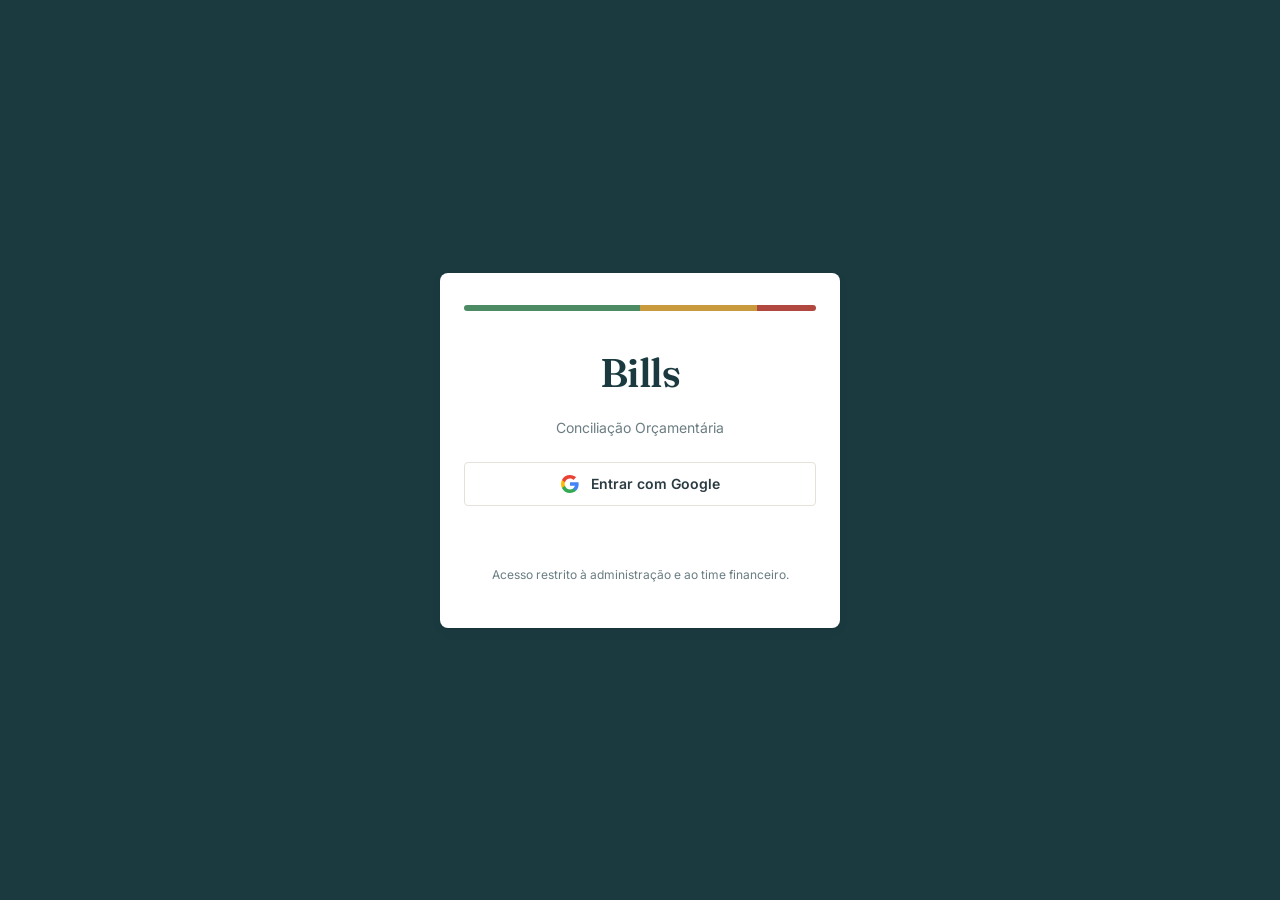
==== index.html @ a25099ee "Update label for Protocolo Movidesk input" ====
<!DOCTYPE html>
<html lang="pt-BR">
<head>
  <meta charset="UTF-8" />
  <meta name="viewport" content="width=device-width, initial-scale=1.0" />
  <title>Bills · Conciliação Orçamentária</title>
  <meta name="description" content="Bills — controle e conciliação orçamentária, sem planilha e sem custo" />
  <link rel="manifest" href="./manifest.json" />
  <meta name="theme-color" content="#1B3A3F" />

  <link rel="preconnect" href="https://fonts.googleapis.com" />
  <link rel="preconnect" href="https://fonts.gstatic.com" crossorigin />
  <link href="https://fonts.googleapis.com/css2?family=Fraunces:wght@500;600&family=Inter:wght@400;500;600&family=IBM+Plex+Mono:wght@500&display=swap" rel="stylesheet" />

  <link rel="stylesheet" href="./css/tokens.css" />
  <link rel="stylesheet" href="./css/layout.css" />
  <link rel="stylesheet" href="./css/formularios.css" />
  <link rel="stylesheet" href="./css/dashboard.css" />
</head>
<body>

  <!-- ===================== TELA DE LOGIN ===================== -->
  <div id="tela-login">
    <div class="login-card">
      <div class="login-indice-barra" aria-hidden="true">
        <span class="ok"></span><span class="ok"></span><span class="ok"></span>
        <span class="alerta"></span><span class="alerta"></span>
        <span class="divergencia"></span>
      </div>

      <h1 class="login-marca">Bills</h1>
      <p class="login-subtitulo">Conciliação Orçamentária</p>

      <button id="botao-entrar-google" class="botao-google">
        <svg width="18" height="18" viewBox="0 0 18 18" xmlns="http://www.w3.org/2000/svg">
          <path fill="#4285F4" d="M17.64 9.2c0-.64-.06-1.25-.16-1.84H9v3.48h4.84a4.14 4.14 0 0 1-1.8 2.72v2.26h2.9c1.7-1.57 2.7-3.88 2.7-6.62z"/>
          <path fill="#34A853" d="M9 18c2.43 0 4.47-.8 5.96-2.18l-2.9-2.26c-.8.54-1.84.86-3.06.86-2.35 0-4.34-1.59-5.05-3.72H.96v2.33A9 9 0 0 0 9 18z"/>
          <path fill="#FBBC05" d="M3.95 10.7A5.4 5.4 0 0 1 3.67 9c0-.59.1-1.17.28-1.7V4.97H.96A9 9 0 0 0 0 9c0 1.45.35 2.83.96 4.03l2.99-2.33z"/>
          <path fill="#EA4335" d="M9 3.58c1.32 0 2.5.45 3.44 1.35l2.58-2.58C13.46.89 11.43 0 9 0A9 9 0 0 0 .96 4.97l2.99 2.33C4.66 5.17 6.65 3.58 9 3.58z"/>
        </svg>
        Entrar com Google
      </button>

      <p class="login-erro" id="login-erro" role="alert"></p>
      <p class="login-rodape">Acesso restrito à administração e ao time financeiro.</p>
    </div>
  </div>

  <!-- ===================== APP SHELL (pós-login) ===================== -->
  <div id="app-shell">
    <aside class="sidebar">
      <div class="sidebar-topo">
        <div class="sidebar-marca">Bills</div>
        <button id="sidebar-toggle" class="sidebar-toggle" title="Recolher menu" aria-label="Recolher menu">
          <svg viewBox="0 0 24 24" fill="none" stroke="currentColor" stroke-width="2" stroke-linecap="round"><path d="M15 6l-6 6 6 6"/></svg>
        </button>
      </div>

      <ul class="sidebar-nav" id="sidebar-nav">
        <li><a href="#dashboard" data-secao="dashboard" class="ativo" title="Painel">
          <span class="icone"><svg viewBox="0 0 24 24" fill="none" stroke="currentColor" stroke-width="1.8"><rect x="3" y="3" width="7" height="7" rx="1"/><rect x="14" y="3" width="7" height="7" rx="1"/><rect x="3" y="14" width="7" height="7" rx="1"/><rect x="14" y="14" width="7" height="7" rx="1"/></svg></span>
          <span class="texto">Painel</span>
        </a></li>
        <li><a href="#terceiros" data-secao="terceiros" title="Centros de Terceiros">
          <span class="icone"><svg viewBox="0 0 24 24" fill="none" stroke="currentColor" stroke-width="1.8"><circle cx="9" cy="7" r="4"/><path d="M17 11a4 4 0 1 0-4-4"/><path d="M1 21v-2a4 4 0 0 1 4-4h8a4 4 0 0 1 4 4v2"/><path d="M17 21v-2a4 4 0 0 0-3-3.87"/></svg></span>
          <span class="texto">Centros de Terceiros</span>
        </a></li>
        <li><a href="#lancamento" data-secao="lancamento" title="Novo lançamento">
          <span class="icone"><svg viewBox="0 0 24 24" fill="none" stroke="currentColor" stroke-width="1.8"><circle cx="12" cy="12" r="9"/><path d="M12 8v8M8 12h8"/></svg></span>
          <span class="texto">Novo lançamento</span>
        </a></li>
        <li><a href="#ordens-pagamento" data-secao="ordens-pagamento" title="Ordens de pagamento">
          <span class="icone"><svg viewBox="0 0 24 24" fill="none" stroke="currentColor" stroke-width="1.8"><rect x="2" y="5" width="20" height="14" rx="2"/><path d="M2 10h20"/></svg></span>
          <span class="texto">Ordens de pagamento</span>
        </a></li>
        <li><a href="#orcamento" data-secao="orcamento" title="Orçamento & contas">
          <span class="icone"><svg viewBox="0 0 24 24" fill="none" stroke="currentColor" stroke-width="1.8"><path d="M4 21v-7M4 10V3M12 21v-9M12 8V3M20 21v-5M20 12V3"/><path d="M1 14h6M9 8h6M17 16h6"/></svg></span>
          <span class="texto">Orçamento &amp; contas</span>
        </a></li>
        <li><a href="#relatorios" data-secao="relatorios" title="Relatórios">
          <span class="icone"><svg viewBox="0 0 24 24" fill="none" stroke="currentColor" stroke-width="1.8"><path d="M14 3H6a2 2 0 0 0-2 2v14a2 2 0 0 0 2 2h12a2 2 0 0 0 2-2V9z"/><path d="M14 3v6h6"/><path d="M8 13h8M8 17h8"/></svg></span>
          <span class="texto">Relatórios</span>
        </a></li>
        <li><a href="#usuarios" data-secao="usuarios" title="Usuários & Permissões">
          <span class="icone"><svg viewBox="0 0 24 24" fill="none" stroke="currentColor" stroke-width="1.8"><path d="M16 21v-2a4 4 0 0 0-4-4H6a4 4 0 0 0-4 4v2"/><circle cx="9" cy="7" r="4"/><path d="M22 21v-2a4 4 0 0 0-3-3.87"/><path d="M16 3.13a4 4 0 0 1 0 7.75"/></svg></span>
          <span class="texto">Usuários &amp; Permissões</span>
        </a></li>
      </ul>

      <div class="sidebar-usuario">
        <img id="usuario-foto" src="" alt="" style="display:none" />
        <span class="texto" id="usuario-nome">—</span>
        <button class="texto" id="botao-sair" title="Sair">Sair</button>
      </div>
    </aside>

    <main class="conteudo-principal">

      <!-- ===== Aba: Painel (placeholder até construirmos o dashboard) ===== -->
      <section id="secao-dashboard" class="secao-conteudo">
        <header><h2>Painel de Conciliação</h2></header>
        <div id="dashboard-conteudo">
          <p class="preview-vazio">Carregando...</p>
        </div>
      </section>

      <!-- ===== Aba: Centros de Terceiros ===== -->
      <section id="secao-terceiros" class="secao-conteudo" hidden>
        <header><h2>Centros de Terceiros</h2></header>
        <p style="color: var(--ink-400); font-size: var(--text-sm); margin-bottom: var(--space-4); margin-top: calc(-1 * var(--space-4))">
          Centros de Custo que você processa o pagamento, mas cuja gestão orçamentária é de outra pessoa/área.
        </p>
        <div id="terceiros-conteudo">
          <p class="preview-vazio">Carregando...</p>
        </div>
      </section>

      <!-- ===== Aba: Novo Lançamento ===== -->
      <section id="secao-lancamento" class="secao-conteudo" hidden>
        <header><h2>Novo Lançamento</h2></header>

        <div class="relatorio-abas">
          <button type="button" class="botao-relatorio ativo" data-modo-lancamento="unico">Lançamento único</button>
          <button type="button" class="botao-relatorio" data-modo-lancamento="rateio">Rateio entre Centros de Custo</button>
        </div>

        <div id="lancamento-modo-unico">
        <div class="grid-lancamento">
          <form id="form-lancamento" class="cartao-form" autocomplete="off">
            <div class="campo">
              <label for="campo-centro-custo">Centro de Custo</label>
              <select id="campo-centro-custo" required>
                <option value="">Carregando...</option>
              </select>
            </div>

            <div class="campo">
              <label for="campo-tipo-lancamento">Tipo de Lançamento</label>
              <select id="campo-tipo-lancamento" required>
                <option value="">Selecione</option>
                <option value="recorrente">Recorrente (mensalidade)</option>
                <option value="avulso">Avulso (reparo, contratação, consultoria)</option>
              </select>
            </div>

            <div class="campo">
              <label for="campo-conta-contabil">Conta Contábil</label>
              <select id="campo-conta-contabil" required disabled>
                <option value="">Selecione a Conta Contábil</option>
              </select>
            </div>

            <div class="campo">
              <label for="campo-servico">Serviço / Prestador</label>
              <select id="campo-servico" required disabled>
                <option value="">Selecione o Serviço/Prestador</option>
              </select>
            </div>

            <div class="campo">
              <label for="campo-ordem-pagamento">Ordem de Pagamento</label>
              <select id="campo-ordem-pagamento" required disabled>
                <option value="">Selecione o Serviço/Prestador primeiro</option>
              </select>
            </div>

            <div class="campo">
              <label for="campo-nf-numero">Número da Nota Fiscal</label>
              <input type="text" id="campo-nf-numero" required autocomplete="off" />
            </div>

            <div class="campo">
              <label for="campo-valor-nf">Valor da NF (R$)</label>
              <input type="number" id="campo-valor-nf" min="0.01" step="0.01" required autocomplete="off" />
            </div>

            <div class="campo-duplo">
              <div class="campo">
                <label for="campo-data-emissao">Data de Emissão</label>
                <input type="date" id="campo-data-emissao" required autocomplete="off" />
              </div>
              <div class="campo">
                <label for="campo-data-vencimento">Data de Vencimento</label>
                <input type="date" id="campo-data-vencimento" required autocomplete="off" />
              </div>
            </div>

            <div class="campo">
              <label for="campo-protocolo-movidesk">Protocolo Movidesk</label>
              <input type="text" id="campo-protocolo-movidesk" required autocomplete="off" placeholder="Ex.: 123456" />
              <a id="link-movidesk" href="#" target="_blank" rel="noopener" class="link-movidesk" hidden>Abrir ticket no Movidesk ↗</a>
            </div>

            <button type="submit" class="botao-primario">Salvar lançamento</button>
            <p id="form-lancamento-status" class="form-status" role="status"></p>
          </form>

          <aside class="cartao-preview">
            <h3>Conciliação em tempo real</h3>
            <div id="preview-conciliacao">
              <p class="preview-vazio">Preencha os campos ao lado para ver a conciliação em tempo real.</p>
            </div>
          </aside>
        </div>
        </div>

        <div id="lancamento-modo-rateio" hidden>
          <div class="cartao-form" style="margin-bottom: var(--space-6)">
            <p style="color: var(--ink-400); font-size: var(--text-sm); margin-bottom: var(--space-4)">
              Use quando uma única NF/OP precisa ser dividida entre vários Centros de Custo (ex.: telefonia rateada entre filiais). A Conta Contábil é a mesma em todas as fatias — só o Centro de Custo e o valor mudam.
            </p>

            <div class="campo-duplo">
              <div class="campo" style="position: relative">
                <label for="rat-conta-codigo">Código da Conta Contábil</label>
                <input type="text" id="rat-conta-codigo" autocomplete="off" placeholder="Ex.: 3200001" />
                <div id="rat-conta-sugestoes" class="autocomplete-lista" hidden></div>
              </div>
              <div class="campo">
                <label for="rat-ordem-pagamento">Ordem de Pagamento</label>
                <select id="rat-ordem-pagamento" disabled>
                  <option value="">Informe o código da conta primeiro</option>
                </select>
              </div>
            </div>

            <div class="campo-duplo">
              <div class="campo">
                <label for="rat-nf-numero">Número da NF</label>
                <input type="text" id="rat-nf-numero" autocomplete="off" />
              </div>
              <div class="campo">
                <label for="rat-valor-total">Valor Total da NF (R$)</label>
                <input type="number" id="rat-valor-total" min="0.01" step="0.01" autocomplete="off" />
              </div>
            </div>

            <div class="campo-duplo">
              <div class="campo">
                <label for="rat-data-emissao">Data de Emissão</label>
                <input type="date" id="rat-data-emissao" autocomplete="off" />
              </div>
              <div class="campo">
                <label for="rat-data-vencimento">Data de Vencimento</label>
                <input type="date" id="rat-data-vencimento" autocomplete="off" />
              </div>
            </div>

            <div class="campo">
              <label for="rat-protocolo-movidesk">Protocolo Movidesk</label>
              <input type="text" id="rat-protocolo-movidesk" required autocomplete="off" placeholder="Ex.: 123456" />
              <a id="rat-link-movidesk" href="#" target="_blank" rel="noopener" class="link-movidesk" hidden>Abrir ticket no Movidesk ↗</a>
            </div>

            <div style="display: flex; justify-content: space-between; align-items: center; margin: var(--space-4) 0 var(--space-2)">
              <label style="font-size: var(--text-xs); font-weight: 600; text-transform: uppercase; letter-spacing: 0.03em; color: var(--ink-700)">Fatias do rateio</label>
              <button type="button" id="rat-botao-add-linha" class="botao-link">+ Adicionar Centro de Custo</button>
            </div>

            <div id="rat-linhas"></div>

            <div class="preview-linha">
              <span>Soma dos percentuais (deve fechar em 100,0000%)</span>
              <strong class="numero-tabular" id="rat-soma-fracoes">0,0000%</strong>
            </div>
            <div class="preview-linha">
              <span>Soma dos valores</span>
              <strong class="numero-tabular" id="rat-soma-valores">R$ 0,00</strong>
            </div>

            <button type="button" id="rat-botao-salvar" class="botao-primario" style="margin-top: var(--space-4)">Salvar Rateio</button>
            <p id="rat-status" class="form-status" role="status"></p>
          </div>
        </div>
      </section>

      <!-- ===== Aba: Ordens de Pagamento ===== -->
      <section id="secao-ordens-pagamento" class="secao-conteudo" hidden>
        <header><h2>Ordens de Pagamento</h2></header>

        <div class="grid-duas-colunas" style="margin-bottom: var(--space-6)">
          <form id="form-ordem-pagamento" class="cartao-form" autocomplete="off">
            <div class="campo-duplo">
              <div class="campo">
                <label for="op-numero-solicitacao">Nº da Solicitação</label>
                <input type="text" id="op-numero-solicitacao" required autocomplete="off" />
              </div>
              <div class="campo">
                <label for="op-numero-op">Nº da Ordem de Pagamento</label>
                <input type="text" id="op-numero-op" required autocomplete="off" />
              </div>
            </div>

            <div class="campo">
              <label style="display: flex; align-items: center; gap: var(--space-2); font-weight: 500; text-transform: none; letter-spacing: normal">
                <input type="checkbox" id="op-eh-rateio" style="width: auto" />
                Esta OP é para rateio (cobre um pagamento dividido entre vários Centros de Custo)
              </label>
            </div>

            <div id="op-grupo-normal">
              <div class="campo">
                <label for="op-centro-custo">Centro de Custo</label>
                <select id="op-centro-custo" required>
                  <option value="">Carregando...</option>
                </select>
              </div>

              <div class="campo">
                <label for="op-conta-contabil">Conta Contábil</label>
                <select id="op-conta-contabil" required disabled>
                  <option value="">Selecione a Conta Contábil</option>
                </select>
              </div>

              <div class="campo">
                <label for="op-servico">Serviço/Prestador (a OP fica presa a esse fornecedor específico)</label>
                <select id="op-servico" required disabled>
                  <option value="">Selecione a Conta Contábil primeiro</option>
                </select>
              </div>
            </div>

            <div id="op-grupo-rateio" hidden>
              <div class="campo">
                <label for="op-conta-codigo-rateio">Código da Conta Contábil (mesmo em todas as fatias do rateio)</label>
                <input type="text" id="op-conta-codigo-rateio" autocomplete="off" placeholder="Ex.: 3200001" />
              </div>
            </div>

            <div class="campo">
              <label for="op-saldo-total">Saldo Total (R$)</label>
              <input type="number" id="op-saldo-total" min="0.01" step="0.01" required autocomplete="off" />
            </div>

            <button type="submit" class="botao-primario">Registrar Ordem de Pagamento</button>
            <p id="form-op-status" class="form-status" role="status"></p>
          </form>

          <aside class="cartao-preview">
            <h3>Buscar / Filtrar</h3>
            <div class="campo">
              <label for="op-busca-texto">Nº OP, Nº Solicitação ou Conta</label>
              <input type="text" id="op-busca-texto" placeholder="Digite para filtrar..." autocomplete="off" />
            </div>
            <div class="campo">
              <label for="op-filtro-centro">Centro de Custo</label>
              <select id="op-filtro-centro">
                <option value="">Todos os Centros de Custo</option>
              </select>
            </div>
          </aside>
        </div>

        <div id="lista-ordens-pagamento">
          <p class="preview-vazio">Carregando...</p>
        </div>
      </section>

      <section id="secao-orcamento" class="secao-conteudo" hidden>
        <header><h2>Orçamento &amp; Contas</h2></header>

        <div class="grid-duas-colunas" style="margin-bottom: var(--space-6)">
          <form id="form-novo-centro" class="cartao-form" autocomplete="off">
            <h3 style="margin-bottom: var(--space-3)">Novo Centro de Custo</h3>
            <div class="campo-duplo">
              <div class="campo">
                <label for="orc-novo-centro-nome">Nome</label>
                <input type="text" id="orc-novo-centro-nome" autocomplete="off" />
              </div>
              <div class="campo">
                <label for="orc-novo-centro-tipo">Gestão</label>
                <select id="orc-novo-centro-tipo">
                  <option value="proprio">Próprio</option>
                  <option value="terceiros">Terceiros</option>
                </select>
              </div>
            </div>
            <button type="submit" class="botao-primario">Criar Centro de Custo</button>
            <p id="orc-status-centro" class="form-status" role="status"></p>
          </form>

          <aside class="cartao-preview">
            <h3>Gerenciar Contas</h3>
            <div class="campo">
              <label for="orc-select-centro">Centro de Custo</label>
              <select id="orc-select-centro"><option value="">Carregando...</option></select>
            </div>
            <button type="button" id="orc-botao-nova-conta" class="botao-primario">+ Nova Conta Contábil</button>
          </aside>
        </div>


        <div id="orc-painel-conta" class="cartao-form" hidden style="margin-bottom: var(--space-6)">
          <h3 id="orc-conta-titulo" style="margin-bottom: var(--space-3)">Nova Conta Contábil</h3>
          <div class="campo" style="position: relative">
            <label for="orc-conta-busca">Buscar Conta já cadastrada (nome ou código) — ou digite uma nova abaixo</label>
            <input type="text" id="orc-conta-busca" autocomplete="off" placeholder="Digite para buscar..." />
            <div id="orc-conta-sugestoes" class="autocomplete-lista" hidden></div>
          </div>
          <div class="campo-duplo">
            <div class="campo">
              <label for="orc-conta-nome">Nome</label>
              <input type="text" id="orc-conta-nome" autocomplete="off" />
            </div>
            <div class="campo">
              <label for="orc-conta-codigo">Código da Conta Contábil (obrigatório)</label>
              <input type="text" id="orc-conta-codigo" autocomplete="off" required />
            </div>
          </div>
          <label style="font-size: var(--text-xs); font-weight: 600; text-transform: uppercase; letter-spacing: 0.03em; color: var(--ink-700)">Orçamento Aprovado por mês (R$)</label>
          <div id="orc-conta-grade-container"></div>
          <div style="display: flex; gap: var(--space-3); margin-top: var(--space-4)">
            <button type="submit" id="orc-conta-salvar" form="form-conta-contabil" class="botao-primario">Salvar</button>
            <button type="button" id="orc-cancelar-conta" class="botao-primario" style="background: var(--ink-400)">Cancelar</button>
          </div>
          <p id="orc-status-conta" class="form-status" role="status"></p>
        </div>
        <form id="form-conta-contabil" autocomplete="off"></form>

        <div id="orc-lista-contas"></div>

        <div id="orc-bloco-servicos" hidden style="margin-top: var(--space-8)">
          <h3 id="orc-servicos-titulo" style="margin-bottom: var(--space-3)"></h3>
          <button type="button" id="orc-botao-novo-servico" class="botao-primario" style="max-width: 220px; margin-bottom: var(--space-4)">+ Novo Serviço/Prestador</button>

          <div id="orc-painel-servico" class="cartao-form" hidden style="margin-bottom: var(--space-6)">
            <h3 id="orc-servico-titulo-form" style="margin-bottom: var(--space-3)">Novo Serviço/Prestador</h3>
            <div class="campo">
              <label for="orc-servico-nome">Nome</label>
              <input type="text" id="orc-servico-nome" autocomplete="off" />
            </div>
            <label style="font-size: var(--text-xs); font-weight: 600; text-transform: uppercase; letter-spacing: 0.03em; color: var(--ink-700)">Orçamento Projetado por mês (R$)</label>
            <div id="orc-servico-grade-container"></div>
            <div style="display: flex; gap: var(--space-3); margin-top: var(--space-4)">
              <button type="submit" id="orc-servico-salvar" form="form-servico" class="botao-primario">Salvar</button>
              <button type="button" id="orc-cancelar-servico" class="botao-primario" style="background: var(--ink-400)">Cancelar</button>
            </div>
            <p id="orc-status-servico" class="form-status" role="status"></p>
          </div>
          <form id="form-servico" autocomplete="off"></form>

          <div id="orc-lista-servicos"></div>
        </div>
      </section>

      <section id="secao-relatorios" class="secao-conteudo" hidden>
        <header><h2>Relatórios</h2></header>

        <div class="relatorio-abas">
          <button type="button" class="botao-relatorio" data-relatorio="divergencias">Divergências</button>
          <button type="button" class="botao-relatorio" data-relatorio="ordens-pagamento">Ordens de Pagamento</button>
          <button type="button" class="botao-relatorio" data-relatorio="painel-proprio">Painel — Próprios</button>
          <button type="button" class="botao-relatorio" data-relatorio="painel-terceiros">Painel — Terceiros</button>
        </div>

        <div id="relatorio-acoes" style="display: none; gap: var(--space-3); margin-bottom: var(--space-4)">
          <button type="button" id="botao-exportar-excel" class="botao-primario" style="max-width: 180px">Exportar Excel</button>
          <button type="button" id="botao-exportar-pdf" class="botao-primario" style="max-width: 180px; background: var(--brass-500)">Exportar PDF</button>
        </div>

        <div id="relatorio-conteudo">
          <p class="preview-vazio">Selecione um relatório acima.</p>
        </div>
      </section>

      <!-- ===== Aba: Usuários & Permissões (só Administrador) ===== -->
      <section id="secao-usuarios" class="secao-conteudo" hidden>
        <header><h2>Usuários &amp; Permissões</h2></header>
        <p style="color: var(--ink-400); font-size: var(--text-sm); margin-bottom: var(--space-4); margin-top: calc(-1 * var(--space-4))">
          Só e-mails cadastrados aqui conseguem entrar no Bills. A trava de verdade está nas Regras do Firestore — isto aqui é o cadastro que elas consultam.
        </p>

        <form id="form-usuario" class="cartao-form" style="max-width: 640px; margin-bottom: var(--space-6)" autocomplete="off">
          <h3 id="usr-titulo" style="margin-bottom: var(--space-3)">Autorizar novo e-mail</h3>
          <div class="campo-duplo">
            <div class="campo">
              <label for="usr-email">E-mail (Google)</label>
              <input type="email" id="usr-email" autocomplete="off" required />
            </div>
            <div class="campo">
              <label for="usr-nome">Nome (opcional)</label>
              <input type="text" id="usr-nome" autocomplete="off" />
            </div>
          </div>
          <div class="campo">
            <label for="usr-papel">Papel</label>
            <select id="usr-papel">
              <option value="administrador">Administrador — acesso total, inclusive gerenciar usuários</option>
              <option value="financeiro">Financeiro — lança NF, cria OP, vê relatórios</option>
              <option value="leitura" selected>Leitura — só visualiza Painel e Relatórios</option>
            </select>
          </div>
          <div style="display: flex; gap: var(--space-3)">
            <button type="submit" id="usr-salvar" class="botao-primario">Salvar</button>
            <button type="button" id="usr-cancelar" class="botao-primario" style="background: var(--ink-400)">Cancelar edição</button>
          </div>
          <p id="usr-status" class="form-status" role="status"></p>
        </form>

        <div id="lista-usuarios">
          <p class="preview-vazio">Carregando...</p>
        </div>
      </section>

    </main>
  </div>

  <script type="module" src="./js/app.js"></script>
</body>
</html>
---- css/tokens.css ----
/* ============================================================
   TOKENS DE DESIGN — Vitale Carioca | Conciliação Orçamentária
   Paleta: "livro-razão" — slate/petróleo profundo + latão envelhecido
   Números financeiros sempre em monoespaçada tabular (assinatura visual)
   ============================================================ */

:root {
  /* --- Cor: base --- */
  --ink-900: #10181C;      /* texto principal, quase preto azulado */
  --ink-700: #2A3B41;      /* texto secundário */
  --ink-400: #6B7D82;      /* texto terciário, legendas */
  --paper-0: #F6F5F1;      /* fundo da página */
  --paper-1: #FFFFFF;      /* fundo de cartões */
  --line-100: #E3E1D9;     /* divisórias, bordas sutis */

  /* --- Cor: marca --- */
  --brand-900: #1B3A3F;    /* petróleo profundo — headers, sidebar */
  --brand-700: #2F5C61;    /* petróleo médio — hover, ícones ativos */
  --brass-500: #B08D3E;    /* latão — accent, links, destaque de assinatura */
  --brass-100: #F1E6C8;    /* latão claro — fundo de destaque suave */

  /* --- Cor: status (herda a lógica do heatmap do painel) --- */
  --status-ok-bg: #E4EFE7;
  --status-ok-fg: #2E6B44;
  --status-alerta-bg: #FBF0DC;
  --status-alerta-fg: #8A5B12;
  --status-divergencia-bg: #F7E3E1;
  --status-divergencia-fg: #A13B33;

  /* --- Tipografia --- */
  --font-display: "Fraunces", "Iowan Old Style", serif;
  --font-ui: "Inter", -apple-system, BlinkMacSystemFont, "Segoe UI", sans-serif;
  --font-ledger: "IBM Plex Mono", "SFMono-Regular", Menlo, monospace;

  --text-xs: 0.75rem;
  --text-sm: 0.875rem;
  --text-base: 1rem;
  --text-lg: 1.25rem;
  --text-xl: 1.75rem;
  --text-2xl: 2.5rem;

  /* --- Espaçamento --- */
  --space-1: 4px;
  --space-2: 8px;
  --space-3: 12px;
  --space-4: 16px;
  --space-6: 24px;
  --space-8: 32px;
  --space-12: 48px;

  /* --- Forma --- */
  --radius-sm: 4px;
  --radius-md: 8px;
  --shadow-card: 0 1px 2px rgba(16, 24, 28, 0.06), 0 4px 12px rgba(16, 24, 28, 0.04);
}

* { box-sizing: border-box; }

html, body {
  margin: 0;
  padding: 0;
  background: var(--paper-0);
  color: var(--ink-900);
  font-family: var(--font-ui);
  font-size: var(--text-base);
  line-height: 1.5;
  -webkit-font-smoothing: antialiased;
}

h1, h2, h3 {
  font-family: var(--font-display);
  font-weight: 600;
  letter-spacing: -0.01em;
  margin: 0;
  color: var(--brand-900);
}

/* Assinatura visual: toda cifra/valor monetário e numérico usa a ledger mono,
   com tabular-nums para alinhar casas decimais como um livro-razão real. */
.valor-monetario,
.numero-tabular {
  font-family: var(--font-ledger);
  font-variant-numeric: tabular-nums;
  letter-spacing: -0.01em;
}

a { color: var(--brass-500); text-decoration: none; }
a:hover { text-decoration: underline; }

button {
  font-family: var(--font-ui);
  cursor: pointer;
}

/* Foco visível — acessibilidade, nunca remover */
:focus-visible {
  outline: 2px solid var(--brass-500);
  outline-offset: 2px;
}

@media (prefers-reduced-motion: reduce) {
  * { animation: none !important; transition: none !important; }
}
---- css/layout.css ----
/* ============================================================
   LAYOUT — App shell: tela de login e estrutura pós-login
   ============================================================ */

/* ---------- Tela de Login ---------- */
#tela-login {
  min-height: 100vh;
  display: flex;
  align-items: center;
  justify-content: center;
  background: var(--brand-900);
  padding: var(--space-4);
}

.login-card {
  background: var(--paper-1);
  border-radius: var(--radius-md);
  box-shadow: var(--shadow-card);
  padding: var(--space-8) var(--space-6);
  max-width: 400px;
  width: 100%;
  text-align: center;
}

.login-marca {
  font-family: var(--font-display);
  font-size: var(--text-2xl);
  color: var(--brand-900);
  margin-bottom: var(--space-1);
}

.login-subtitulo {
  color: var(--ink-400);
  font-size: var(--text-sm);
  margin-bottom: var(--space-6);
}

/* Barra de índice — motivo de assinatura repetido do heatmap do painel,
   presente já na tela de login como identidade visual do app */
.login-indice-barra {
  display: flex;
  height: 6px;
  border-radius: 3px;
  overflow: hidden;
  margin: 0 0 var(--space-8);
}
.login-indice-barra span { flex: 1; }
.login-indice-barra .ok { background: #4C8B63; }
.login-indice-barra .alerta { background: #C99A3D; }
.login-indice-barra .divergencia { background: #B14840; }

.botao-google {
  display: flex;
  align-items: center;
  justify-content: center;
  gap: var(--space-3);
  width: 100%;
  padding: var(--space-3) var(--space-4);
  background: var(--paper-1);
  border: 1px solid var(--line-100);
  border-radius: var(--radius-sm);
  font-size: var(--text-sm);
  font-weight: 600;
  color: var(--ink-700);
  transition: border-color 0.15s ease, background 0.15s ease;
}
.botao-google:hover { border-color: var(--brass-500); background: var(--brass-100); }
.botao-google svg { flex-shrink: 0; }

.login-erro {
  margin-top: var(--space-4);
  font-size: var(--text-xs);
  color: var(--status-divergencia-fg);
  min-height: 1em;
}

.login-rodape {
  margin-top: var(--space-8);
  font-size: var(--text-xs);
  color: var(--ink-400);
}

/* ---------- App Shell (pós-login) ---------- */
#app-shell {
  display: none; /* ativado via JS após autenticação */
  min-height: 100vh;
  grid-template-columns: 240px 1fr;
  transition: grid-template-columns 0.18s ease;
}
#app-shell.ativo { display: grid; }
#app-shell.sidebar-colapsada { grid-template-columns: 64px 1fr; }

.sidebar {
  background: var(--brand-900);
  color: var(--paper-0);
  padding: var(--space-6) var(--space-4);
  display: flex;
  flex-direction: column;
  overflow: hidden;
}

.sidebar-topo {
  display: flex;
  align-items: center;
  justify-content: space-between;
  margin-bottom: var(--space-8);
}

.sidebar-toggle {
  background: none;
  border: none;
  color: rgba(246, 245, 241, 0.6);
  padding: var(--space-1);
  border-radius: var(--radius-sm);
  cursor: pointer;
  display: flex;
  flex-shrink: 0;
  transition: background 0.15s ease, color 0.15s ease, transform 0.18s ease;
}
.sidebar-toggle:hover { background: var(--brand-700); color: var(--paper-0); }
.sidebar-toggle svg { width: 18px; height: 18px; }

#app-shell.sidebar-colapsada .sidebar-topo { justify-content: center; }
#app-shell.sidebar-colapsada .sidebar-marca { display: none; }
#app-shell.sidebar-colapsada .sidebar-toggle svg { transform: rotate(180deg); }

.sidebar-marca {
  font-family: var(--font-display);
  font-size: var(--text-lg);
  color: var(--paper-0);
  white-space: nowrap;
}

.sidebar-nav {
  list-style: none;
  padding: 0;
  margin: 0;
  flex: 1;
}

.sidebar-nav li {
  margin-bottom: var(--space-1);
}

.sidebar-nav a {
  display: flex;
  align-items: center;
  gap: var(--space-3);
  padding: var(--space-2) var(--space-3);
  border-radius: var(--radius-sm);
  color: rgba(246, 245, 241, 0.75);
  font-size: var(--text-sm);
  font-weight: 500;
  text-decoration: none;
  white-space: nowrap;
  transition: background 0.15s ease, color 0.15s ease;
}
.sidebar-nav a:hover,
.sidebar-nav a.ativo {
  background: var(--brand-700);
  color: var(--paper-0);
}

.sidebar-nav .icone {
  display: flex;
  flex-shrink: 0;
}
.sidebar-nav .icone svg { width: 18px; height: 18px; }

#app-shell.sidebar-colapsada .sidebar-nav a { justify-content: center; padding: var(--space-2); }
#app-shell.sidebar-colapsada .sidebar-nav .texto,
#app-shell.sidebar-colapsada .sidebar-usuario .texto { display: none; }
#app-shell.sidebar-colapsada .sidebar-usuario { justify-content: center; }
#app-shell.sidebar-colapsada .sidebar-usuario img { margin: 0 auto; }

.sidebar-usuario {
  border-top: 1px solid rgba(246, 245, 241, 0.15);
  padding-top: var(--space-4);
  display: flex;
  align-items: center;
  gap: var(--space-2);
  font-size: var(--text-xs);
}

.sidebar-usuario img {
  width: 28px;
  height: 28px;
  border-radius: 50%;
}

.sidebar-usuario button {
  margin-left: auto;
  background: none;
  border: none;
  color: rgba(246, 245, 241, 0.6);
  font-size: var(--text-xs);
}
.sidebar-usuario button:hover { color: var(--paper-0); }

.conteudo-principal {
  padding: var(--space-8);
  overflow-y: auto;
}

.conteudo-principal header {
  margin-bottom: var(--space-6);
  padding-bottom: var(--space-4);
  border-bottom: 1px solid var(--line-100);
}

.placeholder-modulo {
  background: var(--paper-1);
  border: 1px dashed var(--line-100);
  border-radius: var(--radius-md);
  padding: var(--space-12);
  text-align: center;
  color: var(--ink-400);
}

@media (max-width: 720px) {
  #app-shell.ativo { grid-template-columns: 1fr; grid-template-rows: auto 1fr; }
  .sidebar { flex-direction: row; align-items: center; padding: var(--space-3) var(--space-4); }
  .sidebar-nav { display: none; } /* navegação mobile fica para uma iteração futura com menu hambúrguer */
}
---- css/formularios.css ----
/* ============================================================
   FORMULÁRIOS — Tela de lançamento e componentes de status
   ============================================================ */

.grid-lancamento,
.grid-duas-colunas {
  display: grid;
  grid-template-columns: 1fr 340px;
  gap: var(--space-6);
  align-items: start;
}

@media (max-width: 860px) {
  .grid-lancamento,
  .grid-duas-colunas { grid-template-columns: 1fr; }
}

.cartao-form,
.cartao-preview {
  background: var(--paper-1);
  border: 1px solid var(--line-100);
  border-radius: var(--radius-md);
  padding: var(--space-6);
}

.cartao-preview h3 {
  font-size: var(--text-base);
  margin-bottom: var(--space-4);
}

.campo {
  margin-bottom: var(--space-4);
  display: flex;
  flex-direction: column;
  gap: var(--space-1);
}

.campo-duplo {
  display: grid;
  grid-template-columns: 1fr 1fr;
  gap: var(--space-4);
}

.campo label {
  font-size: var(--text-xs);
  font-weight: 600;
  color: var(--ink-700);
  text-transform: uppercase;
  letter-spacing: 0.03em;
}

.campo input,
.campo select,
.campo textarea {
  font-family: var(--font-ui);
  font-size: var(--text-sm);
  padding: var(--space-2) var(--space-3);
  border: 1px solid var(--line-100);
  border-radius: var(--radius-sm);
  background: var(--paper-0);
  color: var(--ink-900);
}

.campo input[type="number"],
.campo input[type="date"] {
  font-family: var(--font-ledger);
  font-variant-numeric: tabular-nums;
}

.campo select:disabled { color: var(--ink-400); cursor: not-allowed; }

.campo input:focus,
.campo select:focus,
.campo textarea:focus {
  border-color: var(--brass-500);
}

.botao-primario {
  width: 100%;
  padding: var(--space-3) var(--space-4);
  background: var(--brand-900);
  color: var(--paper-0);
  border: none;
  border-radius: var(--radius-sm);
  font-size: var(--text-sm);
  font-weight: 600;
  transition: background 0.15s ease;
}
.botao-primario:hover { background: var(--brand-700); }
.botao-primario:disabled { opacity: 0.6; cursor: not-allowed; }

.form-status {
  margin-top: var(--space-2);
  font-size: var(--text-xs);
  color: var(--status-divergencia-fg);
  min-height: 1em;
}
.form-status.sucesso { color: var(--status-ok-fg); }

/* --- Preview / chips de status --- */
.preview-vazio {
  color: var(--ink-400);
  font-size: var(--text-sm);
}

.preview-linha {
  display: flex;
  justify-content: space-between;
  align-items: center;
  gap: var(--space-2);
  padding: var(--space-3) 0;
  border-bottom: 1px solid var(--line-100);
  font-size: var(--text-sm);
}
.preview-linha:last-child { border-bottom: none; }
.preview-linha span:first-child { color: var(--ink-400); }

.preview-secao-titulo {
  font-size: var(--text-xs);
  font-weight: 700;
  text-transform: uppercase;
  letter-spacing: 0.03em;
  color: var(--brass-500);
  padding-top: var(--space-4);
  margin-top: var(--space-1);
  border-top: 1px solid var(--line-100);
}
.preview-linha:has(+ .preview-secao-titulo) { border-bottom: none; }

.chip {
  display: inline-block;
  padding: 2px var(--space-2);
  border-radius: 999px;
  font-size: var(--text-xs);
  font-weight: 600;
  white-space: nowrap;
}
.chip-ok { background: var(--status-ok-bg); color: var(--status-ok-fg); }
.chip-alerta { background: var(--status-alerta-bg); color: var(--status-alerta-fg); }
.chip-divergencia { background: var(--status-divergencia-bg); color: var(--status-divergencia-fg); }

.secao-conteudo[hidden] { display: none; }

/* --- Orçamento & Contas: grid de 12 meses e botões-link em tabela --- */
.grade-meses {
  display: grid;
  grid-template-columns: repeat(auto-fill, minmax(90px, 1fr));
  gap: var(--space-3);
  margin: var(--space-2) 0 var(--space-2);
}

.grade-mes-item {
  display: flex;
  flex-direction: column;
  gap: 2px;
}

.grade-mes-item label {
  font-size: var(--text-xs);
  color: var(--ink-400);
}

.grade-mes-item input {
  font-family: var(--font-ledger);
  font-variant-numeric: tabular-nums;
  padding: var(--space-1) var(--space-2);
  border: 1px solid var(--line-100);
  border-radius: var(--radius-sm);
  background: var(--paper-0);
  width: 100%;
}

.botao-link {
  background: none;
  border: none;
  color: var(--brass-500);
  font-size: var(--text-xs);
  font-weight: 600;
  padding: 0;
}
.botao-link:hover { text-decoration: underline; }

.link-movidesk {
  display: inline-block;
  margin-top: var(--space-1);
  font-size: var(--text-xs);
  font-weight: 600;
  color: var(--brass-500);
}
.link-movidesk:hover { text-decoration: underline; }

.relatorio-abas {
  display: flex;
  gap: var(--space-2);
  flex-wrap: wrap;
  margin-bottom: var(--space-4);
}

.botao-relatorio {
  padding: var(--space-2) var(--space-4);
  background: var(--paper-1);
  border: 1px solid var(--line-100);
  border-radius: 999px;
  font-size: var(--text-sm);
  font-weight: 600;
  color: var(--ink-700);
  transition: background 0.15s ease, border-color 0.15s ease;
}
.botao-relatorio:hover { border-color: var(--brass-500); }
.botao-relatorio.ativo {
  background: var(--brand-900);
  border-color: var(--brand-900);
  color: var(--paper-0);
}

.autocomplete-lista {
  position: absolute;
  top: 100%;
  left: 0;
  right: 0;
  z-index: 20;
  background: var(--paper-1);
  border: 1px solid var(--line-100);
  border-radius: var(--radius-sm);
  box-shadow: var(--shadow-card);
  max-height: 240px;
  overflow-y: auto;
  margin-top: 2px;
}

.autocomplete-item {
  padding: var(--space-2) var(--space-3);
  font-size: var(--text-sm);
  cursor: pointer;
  border-bottom: 1px solid var(--line-100);
}
.autocomplete-item:last-child { border-bottom: none; }
.autocomplete-item:hover,
.autocomplete-item.ativo { background: var(--brass-100); }

.autocomplete-item .codigo {
  font-family: var(--font-ledger);
  color: var(--brass-500);
  margin-right: var(--space-2);
}

.autocomplete-vazio {
  padding: var(--space-2) var(--space-3);
  font-size: var(--text-xs);
  color: var(--ink-400);
}

/* --- Rateio de NF entre Centros de Custo --- */
.rat-linha {
  display: grid;
  grid-template-columns: 1.4fr 0.8fr 1fr 1.3fr auto;
  gap: var(--space-3);
  align-items: end;
  padding: var(--space-3) 0;
  border-bottom: 1px solid var(--line-100);
}
.rat-linha .campo { margin-bottom: 0; }
.rat-linha label { font-size: var(--text-xs); color: var(--ink-400); text-transform: none; font-weight: 500; }
.rat-linha select,
.rat-linha input {
  padding: var(--space-2);
  border: 1px solid var(--line-100);
  border-radius: var(--radius-sm);
  background: var(--paper-0);
  font-size: var(--text-sm);
  width: 100%;
}
.rat-linha-valor { font-family: var(--font-ledger); font-variant-numeric: tabular-nums; background: var(--paper-1) !important; }
.rat-linha-remover {
  color: var(--status-divergencia-fg);
  height: fit-content;
  padding: var(--space-2) 0;
}
.rat-linha-aviso {
  grid-column: 1 / -1;
  color: var(--status-divergencia-fg);
  font-size: var(--text-xs);
  margin: 0;
}
.rat-linha-aviso:empty { display: none; }

@media (max-width: 900px) {
  .rat-linha { grid-template-columns: 1fr; }
}
---- css/dashboard.css ----
/* ============================================================
   DASHBOARD — Tabela matriz Centro de Custo / Conta Contábil
   e heatmap de Index% (mesma lógica de cor do Looker Studio)
   ============================================================ */

.tabela-scroll {
  overflow-x: auto;
  background: var(--paper-1);
  border: 1px solid var(--line-100);
  border-radius: var(--radius-md);
}

/* Scrollbars mais grossas e visíveis (Chrome/Edge/Safari + Firefox) */
.tabela-scroll,
.scroll-topo {
  scrollbar-width: auto;
  scrollbar-color: var(--brass-500) var(--paper-0);
}
.tabela-scroll::-webkit-scrollbar,
.scroll-topo::-webkit-scrollbar {
  height: 14px;
}
.tabela-scroll::-webkit-scrollbar-track,
.scroll-topo::-webkit-scrollbar-track {
  background: var(--paper-0);
}
.tabela-scroll::-webkit-scrollbar-thumb,
.scroll-topo::-webkit-scrollbar-thumb {
  background: var(--brass-500);
  border-radius: 7px;
  border: 3px solid var(--paper-0);
}

/* Barra de rolagem "espelho", fina e grudada no topo — sincronizada por JS
   com a rolagem real da tabela. Resolve o problema de precisar descer até
   o fim de uma tabela gigante só pra conseguir arrastar ela pros lados. */
.scroll-topo {
  position: sticky;
  top: 0;
  z-index: 6;
  overflow-x: auto;
  overflow-y: hidden;
  height: 14px;
  background: var(--paper-0);
  border: 1px solid var(--line-100);
  border-bottom: none;
  border-radius: var(--radius-md) var(--radius-md) 0 0;
}
.scroll-topo-interno {
  height: 1px;
}
.scroll-topo + .tabela-scroll {
  border-top: none;
  border-radius: 0 0 var(--radius-md) var(--radius-md);
}

/* --- Filtros do Painel (Ano / Centro de Custo / Usuário) --- */
.painel-filtros {
  display: flex;
  gap: var(--space-4);
  flex-wrap: wrap;
  margin-bottom: var(--space-4);
}
.painel-filtros .campo {
  min-width: 200px;
  margin-bottom: 0;
}
.painel-filtros label {
  font-size: var(--text-xs);
  font-weight: 600;
  text-transform: uppercase;
  letter-spacing: 0.03em;
  color: var(--ink-700);
}
.painel-filtros select {
  width: 100%;
  padding: var(--space-2) var(--space-3);
  border: 1px solid var(--line-100);
  border-radius: var(--radius-sm);
  background: var(--paper-1);
  font-size: var(--text-sm);
}

.tabela-matriz {
  border-collapse: collapse;
  width: 100%;
  font-size: var(--text-sm);
  white-space: nowrap;
}

.tabela-matriz th,
.tabela-matriz td {
  padding: var(--space-2) var(--space-3);
  text-align: right;
  border-bottom: 1px solid var(--line-100);
}

.tabela-matriz th {
  font-size: var(--text-sm);
  text-transform: uppercase;
  letter-spacing: 0.03em;
  color: var(--ink-400);
  font-weight: 600;
  background: var(--paper-0);
  padding: var(--space-3);
  position: sticky;
  /* 14px = altura de .scroll-topo — sem isso, os dois brigam pela mesma
     posição (top: 0) e a barra de scroll acaba tampando o cabeçalho. */
  top: 14px;
  z-index: 3;
}

.tabela-matriz .col-conta,
.tabela-matriz th.col-conta {
  text-align: left;
  position: sticky;
  left: 0;
  background: var(--paper-1);
  min-width: 200px;
  z-index: 1;
}

.tabela-matriz th.col-conta { background: var(--paper-0); z-index: 4; }

.tabela-matriz .col-mes { min-width: 84px; }

.linha-centro td {
  background: var(--brand-900);
  color: var(--paper-0);
  font-family: var(--font-display);
  font-weight: 600;
  text-align: left;
  padding: var(--space-2) var(--space-3);
}
/* A coluna sticky (.col-conta) tem sua própria regra de fundo que, por
   especificidade, vencia o fundo escuro de .linha-centro td só nessa
   célula — texto branco sobre fundo claro, ilegível. Reforça aqui com
   mais especificidade pra garantir que a linha do Centro fica inteira
   com o mesmo fundo escuro, sem "remendo" na coluna presa. */
.tabela-matriz .linha-centro .col-conta {
  background: var(--brand-900);
  color: var(--paper-0);
  z-index: 2;
}
.centro-codigo {
  font-family: var(--font-ledger);
  font-weight: 400;
  opacity: 0.65;
  font-size: var(--text-xs);
}

.tabela-matriz tbody tr:not(.linha-centro):hover td {
  background: var(--paper-0);
}

.celula-heat {
  font-weight: 700;
  border-radius: var(--radius-sm);
}
.heat-verde { background: var(--status-ok-bg); color: var(--status-ok-fg); }
.heat-amarelo { background: var(--status-alerta-bg); color: var(--status-alerta-fg); }
.heat-vermelho { background: var(--status-divergencia-bg); color: var(--status-divergencia-fg); }
.heat-sem-dados { color: var(--ink-400); font-weight: 400; }

/* Variantes de texto (sem fundo) para a linha de subtotal do Centro de
   Custo, que já tem fundo escuro — cores claras o suficiente pra contrastar.
   Especificidade reforçada (.linha-centro .heat-centro-*) pra vencer a cor
   branca padrão que .linha-centro td aplica a todas as células. */
.linha-centro .heat-centro-verde { color: #8FD9A8; font-weight: 700; }
.linha-centro .heat-centro-amarelo { color: #F0C674; font-weight: 700; }
.linha-centro .heat-centro-vermelho { color: #F2A3A3; font-weight: 700; }

.linha-centro {
  cursor: pointer;
  user-select: none;
}
.linha-conta {
  cursor: pointer;
  user-select: none;
}
.linha-conta .col-conta {
  padding-left: 20px;
}
.linha-conta .icone-toggle {
  margin-left: 4px;
}
.linha-conta.expandido .icone-toggle {
  transform: rotate(90deg);
}
.linha-servico .col-conta {
  padding-left: 40px;
  color: var(--ink-700);
  font-size: var(--text-sm);
}
.icone-toggle {
  display: inline-block;
  width: 14px;
  font-size: 10px;
  opacity: 0.7;
  transition: transform 0.15s ease;
}
.linha-centro.colapsado .icone-toggle {
  transform: rotate(-90deg);
}
.legenda-heatmap {
  display: flex;
  align-items: center;
  flex-wrap: wrap;
  gap: var(--space-3);
  margin-top: var(--space-4);
}

.dashboard-conteudo code {
  font-family: var(--font-ledger);
  background: var(--paper-0);
  padding: 1px 6px;
  border-radius: var(--radius-sm);
  font-size: var(--text-xs);
}
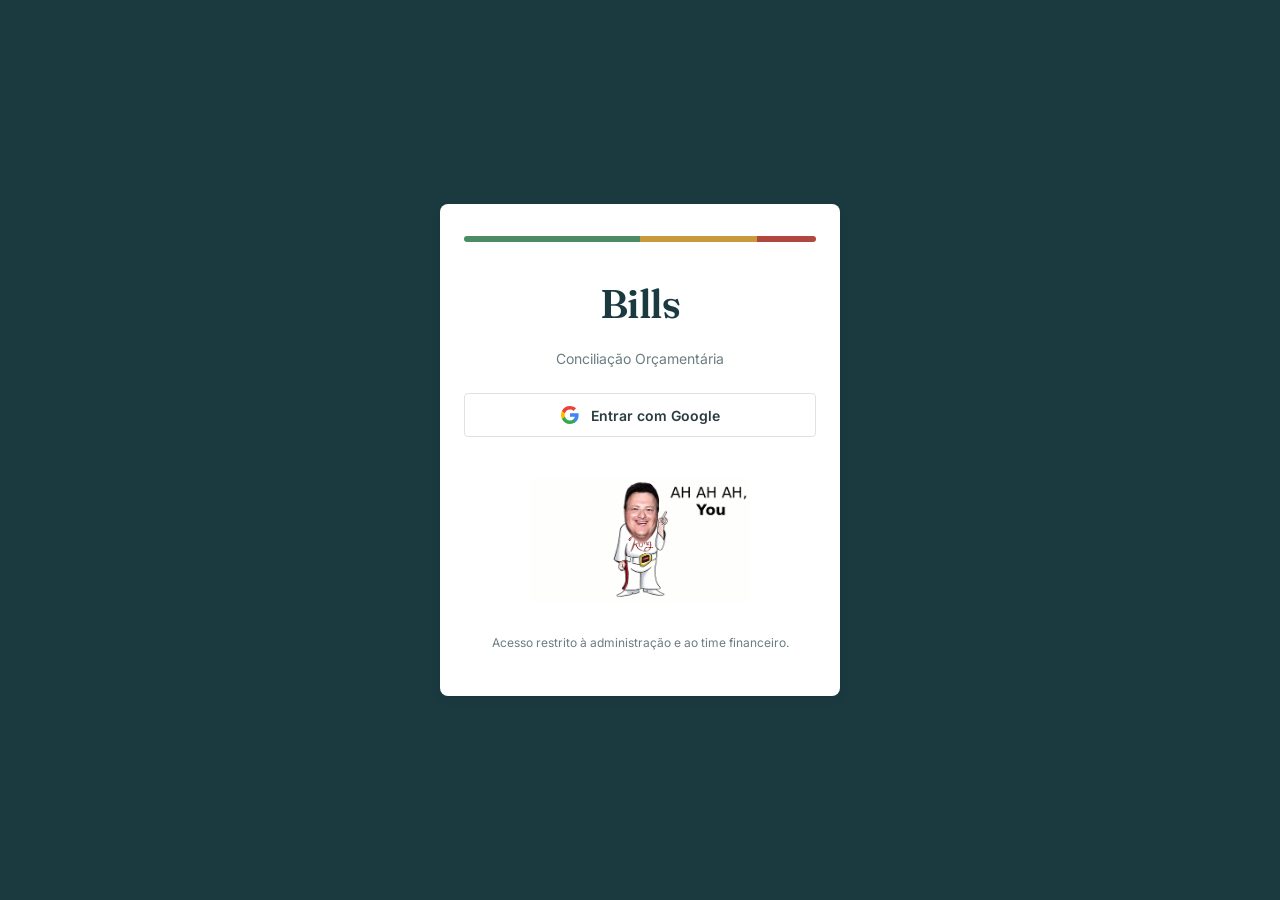
==== commit 94af4ba1: "Add files via upload" ====
--- a/index.html
+++ b/index.html
@@ -42,6 +42,7 @@
       </button>
 
       <p class="login-erro" id="login-erro" role="alert"></p>
+      <img src="./assets/acesso-negado.gif" alt="Você não disse a palavra mágica!" id="gif-acesso-negado" class="gif-acesso-negado" hidden />
       <p class="login-rodape">Acesso restrito à administração e ao time financeiro.</p>
     </div>
   </div>
@@ -247,15 +248,38 @@
             </div>
 
             <div class="campo">
-              <label for="rat-protocolo-movidesk">Protocolo Movidesk</label>
+              <label for="rat-protocolo-movidesk">Protocolo Movidesk (mesmo em todas as fatias)</label>
               <input type="text" id="rat-protocolo-movidesk" required autocomplete="off" placeholder="Ex.: 123456" />
               <a id="rat-link-movidesk" href="#" target="_blank" rel="noopener" class="link-movidesk" hidden>Abrir ticket no Movidesk ↗</a>
             </div>
 
-            <div style="display: flex; justify-content: space-between; align-items: center; margin: var(--space-4) 0 var(--space-2)">
+            <div class="rat-cabecalho-fatias">
               <label style="font-size: var(--text-xs); font-weight: 600; text-transform: uppercase; letter-spacing: 0.03em; color: var(--ink-700)">Fatias do rateio</label>
-              <button type="button" id="rat-botao-add-linha" class="botao-link">+ Adicionar Centro de Custo</button>
-            </div>
+              <div class="rat-acoes-fatias">
+                <button type="button" id="rat-botao-importar-csv" class="botao-link">Importar CSV</button>
+                <span class="dica-wrapper">
+                  <button type="button" id="rat-dica-csv-botao" class="dica-botao" aria-expanded="false" aria-controls="rat-dica-csv" aria-label="Como formatar o CSV de importação">?</button>
+                  <div id="rat-dica-csv" class="dica-popover" role="region" aria-label="Como formatar o CSV de importação" hidden>
+                    <strong>Como montar o CSV</strong>
+                    <ul>
+                      <li>A <b>primeira linha</b> é o cabeçalho, com as colunas <code>centro</code> e <code>percentual</code>. A coluna <code>servico</code> é opcional.</li>
+                      <li><b>centro</b>: o código do Centro de Custo (ex.: 11500) ou o nome <b>exato</b> do cadastro. Cada centro uma vez só.</li>
+                      <li><b>percentual</b>: de 0 a 100, até 4 casas, com vírgula ou ponto (33,3333). A soma precisa fechar 100%.</li>
+                      <li><b>servico</b>: nome do Serviço/Prestador ou código do fornecedor. Em branco: se a conta do centro tem um só serviço, ele é escolhido sozinho; se tiver vários, você escolhe na tela.</li>
+                      <li><b>Separador</b>: use ponto e vírgula (padrão do Excel em português). Se usar vírgula, coloque o percentual entre aspas.</li>
+                      <li>Preencha o <b>código da Conta Contábil</b> antes de importar: é ele que define de qual conta de cada centro as fatias saem.</li>
+                      <li>Linhas com problema <b>não entram</b> e ficam listadas, com o número da linha. O sistema nunca escolhe um centro "parecido".</li>
+                      <li>Importar <b>substitui</b> as fatias que já estão na tela. Nada é gravado até você clicar em Salvar Rateio.</li>
+                    </ul>
+                    <button type="button" id="rat-baixar-modelo" class="botao-link">Baixar modelo (.csv)</button>
+                  </div>
+                </span>
+                <button type="button" id="rat-botao-add-linha" class="botao-link">+ Adicionar Centro de Custo</button>
+                <input type="file" id="rat-input-csv" accept=".csv,text/csv" hidden />
+              </div>
+            </div>
+
+            <div id="rat-csv-resultado" class="rat-csv-resultado" role="status" hidden></div>
 
             <div id="rat-linhas"></div>
 
--- a/css/layout.css
+++ b/css/layout.css
@@ -74,6 +74,14 @@
   min-height: 1em;
 }
 
+.gif-acesso-negado {
+  display: block;
+  max-width: 220px;
+  width: 100%;
+  margin: var(--space-3) auto 0;
+  border-radius: var(--radius-md);
+}
+
 .login-rodape {
   margin-top: var(--space-8);
   font-size: var(--text-xs);
--- a/css/dashboard.css
+++ b/css/dashboard.css
@@ -3,55 +3,42 @@
    e heatmap de Index% (mesma lógica de cor do Looker Studio)
    ============================================================ */
 
+/* .painel-corpo é o container flex que envolve a tabela dentro de cada
+   caixa de altura fixa (Painel / Terceiros / Relatórios) — a tabela em si
+   é quem rola, nos dois eixos, não a página. */
+.painel-corpo {
+  flex: 1;
+  min-height: 0;
+  display: flex;
+  flex-direction: column;
+  overflow: hidden;
+}
+
 .tabela-scroll {
-  overflow-x: auto;
+  flex: 1;
+  min-height: 0;
+  overflow: auto; /* rolagem horizontal E vertical dentro da própria caixa */
   background: var(--paper-1);
   border: 1px solid var(--line-100);
   border-radius: var(--radius-md);
 }
 
 /* Scrollbars mais grossas e visíveis (Chrome/Edge/Safari + Firefox) */
-.tabela-scroll,
-.scroll-topo {
+.tabela-scroll {
   scrollbar-width: auto;
   scrollbar-color: var(--brass-500) var(--paper-0);
 }
-.tabela-scroll::-webkit-scrollbar,
-.scroll-topo::-webkit-scrollbar {
+.tabela-scroll::-webkit-scrollbar {
+  width: 14px;
   height: 14px;
 }
-.tabela-scroll::-webkit-scrollbar-track,
-.scroll-topo::-webkit-scrollbar-track {
-  background: var(--paper-0);
-}
-.tabela-scroll::-webkit-scrollbar-thumb,
-.scroll-topo::-webkit-scrollbar-thumb {
+.tabela-scroll::-webkit-scrollbar-track {
+  background: var(--paper-0);
+}
+.tabela-scroll::-webkit-scrollbar-thumb {
   background: var(--brass-500);
   border-radius: 7px;
   border: 3px solid var(--paper-0);
-}
-
-/* Barra de rolagem "espelho", fina e grudada no topo — sincronizada por JS
-   com a rolagem real da tabela. Resolve o problema de precisar descer até
-   o fim de uma tabela gigante só pra conseguir arrastar ela pros lados. */
-.scroll-topo {
-  position: sticky;
-  top: 0;
-  z-index: 6;
-  overflow-x: auto;
-  overflow-y: hidden;
-  height: 14px;
-  background: var(--paper-0);
-  border: 1px solid var(--line-100);
-  border-bottom: none;
-  border-radius: var(--radius-md) var(--radius-md) 0 0;
-}
-.scroll-topo-interno {
-  height: 1px;
-}
-.scroll-topo + .tabela-scroll {
-  border-top: none;
-  border-radius: 0 0 var(--radius-md) var(--radius-md);
 }
 
 /* --- Filtros do Painel (Ano / Centro de Custo / Usuário) --- */
@@ -60,6 +47,7 @@
   gap: var(--space-4);
   flex-wrap: wrap;
   margin-bottom: var(--space-4);
+  flex-shrink: 0;
 }
 .painel-filtros .campo {
   min-width: 200px;
@@ -104,9 +92,7 @@
   background: var(--paper-0);
   padding: var(--space-3);
   position: sticky;
-  /* 14px = altura de .scroll-topo — sem isso, os dois brigam pela mesma
-     posição (top: 0) e a barra de scroll acaba tampando o cabeçalho. */
-  top: 14px;
+  top: 0;
   z-index: 3;
 }
 
@@ -149,7 +135,7 @@
   font-size: var(--text-xs);
 }
 
-.tabela-matriz tbody tr:not(.linha-centro):hover td {
+.tabela-matriz tbody tr:not(.linha-centro):hover td:not(.celula-heat) {
   background: var(--paper-0);
 }
 
@@ -187,10 +173,43 @@
 .linha-conta.expandido .icone-toggle {
   transform: rotate(90deg);
 }
+.linha-servico {
+  cursor: pointer;
+  user-select: none;
+}
 .linha-servico .col-conta {
   padding-left: 40px;
   color: var(--ink-700);
   font-size: var(--text-sm);
+}
+.linha-servico .icone-toggle {
+  margin-left: 4px;
+}
+.linha-servico.expandido .icone-toggle {
+  transform: rotate(90deg);
+}
+
+/* 4º nível: NF individual */
+.linha-nf .col-conta {
+  padding-left: 64px;
+  color: var(--ink-700);
+  font-size: var(--text-xs);
+  white-space: nowrap;
+}
+.linha-nf td {
+  background: var(--paper-0);
+}
+.linha-nf .col-conta {
+  background: var(--paper-0);
+}
+.nf-detalhe {
+  color: var(--ink-400);
+  margin-left: var(--space-2);
+}
+.linha-nf .chip,
+.linha-nf .link-movidesk {
+  margin-left: var(--space-2);
+  vertical-align: middle;
 }
 .icone-toggle {
   display: inline-block;
@@ -208,6 +227,7 @@
   flex-wrap: wrap;
   gap: var(--space-3);
   margin-top: var(--space-4);
+  flex-shrink: 0;
 }
 
 .dashboard-conteudo code {
@@ -217,3 +237,44 @@
   border-radius: var(--radius-sm);
   font-size: var(--text-xs);
 }
+
+/* Título do relatório, dentro da caixa de altura fixa de #relatorio-conteudo */
+.relatorio-titulo {
+  flex-shrink: 0;
+  color: var(--ink-400);
+  font-size: var(--text-xs);
+  margin-bottom: var(--space-2);
+}
+
+/* --- Comparativo Realizado x Aprovado mês a mês --- */
+
+/* Conta sem nenhum orçamento aprovado cadastrado: cinza, não vermelho — é
+   falta de cadastro, não estouro. */
+.heat-sem-orcamento {
+  background: var(--paper-0);
+  color: var(--ink-400);
+  border: 1px dashed var(--line-100);
+}
+
+/* Célula de mês colorida: um pouco menos pesada que as colunas de total */
+.col-mes.celula-heat {
+  font-weight: 600;
+  border-radius: 0;
+}
+
+.aviso-painel {
+  flex-shrink: 0;
+  margin-bottom: var(--space-3);
+  padding: var(--space-2) var(--space-3);
+  background: var(--status-alerta-bg);
+  color: var(--status-alerta-fg);
+  border-radius: var(--radius-sm);
+  font-size: var(--text-xs);
+}
+
+.legenda-nota {
+  flex: 1 1 320px;
+  text-align: right;
+  color: var(--ink-400);
+  font-size: var(--text-xs);
+}
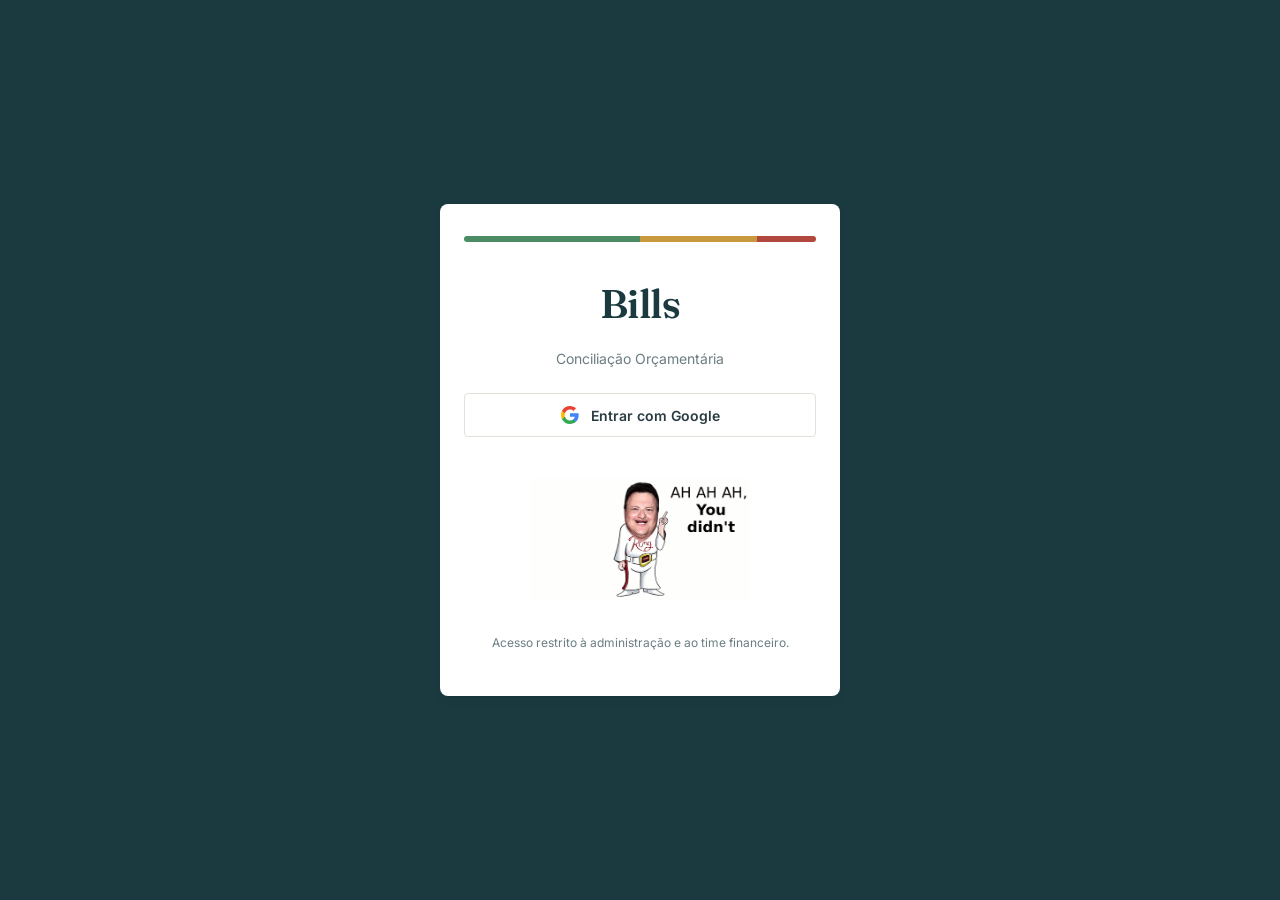
==== commit e14cd4b3: "Add files via upload" ====
--- a/index.html
+++ b/index.html
@@ -473,6 +473,7 @@
 
         <div class="relatorio-abas">
           <button type="button" class="botao-relatorio" data-relatorio="divergencias">Divergências</button>
+          <button type="button" class="botao-relatorio" data-relatorio="realizado-aprovado">Realizado × Aprovado</button>
           <button type="button" class="botao-relatorio" data-relatorio="ordens-pagamento">Ordens de Pagamento</button>
           <button type="button" class="botao-relatorio" data-relatorio="painel-proprio">Painel — Próprios</button>
           <button type="button" class="botao-relatorio" data-relatorio="painel-terceiros">Painel — Terceiros</button>
--- a/css/formularios.css
+++ b/css/formularios.css
@@ -287,3 +287,91 @@
 @media (max-width: 900px) {
   .rat-linha { grid-template-columns: 1fr; }
 }
+
+/* --- Importação de CSV no rateio --- */
+.rat-cabecalho-fatias {
+  display: flex;
+  justify-content: space-between;
+  align-items: center;
+  flex-wrap: wrap;
+  gap: var(--space-2);
+  margin: var(--space-4) 0 var(--space-2);
+}
+.rat-acoes-fatias {
+  display: flex;
+  align-items: center;
+  gap: var(--space-3);
+}
+
+/* Interrogação que abre a dica. Abre no clique (não no hover): funciona no
+   celular e no teclado, e o texto não some quando o mouse se mexe. */
+.dica-wrapper {
+  position: relative;
+  display: inline-flex;
+}
+.dica-botao {
+  width: 20px;
+  height: 20px;
+  padding: 0;
+  display: inline-flex;
+  align-items: center;
+  justify-content: center;
+  border: 1px solid var(--brass-500);
+  border-radius: 50%;
+  background: var(--paper-1);
+  color: var(--brass-500);
+  font-size: var(--text-xs);
+  font-weight: 700;
+  line-height: 1;
+  cursor: pointer;
+}
+.dica-botao:hover,
+.dica-botao[aria-expanded="true"] {
+  background: var(--brass-500);
+  color: var(--paper-1);
+}
+.dica-popover {
+  position: absolute;
+  top: calc(100% + 8px);
+  right: 0;
+  z-index: 30;
+  width: 380px;
+  max-width: 85vw;
+  padding: var(--space-4);
+  background: var(--paper-1);
+  border: 1px solid var(--line-100);
+  border-radius: var(--radius-md);
+  box-shadow: var(--shadow-card);
+  font-size: var(--text-xs);
+  line-height: 1.5;
+  color: var(--ink-700);
+  text-align: left;
+}
+.dica-popover[hidden] { display: none; }
+.dica-popover ul {
+  margin: var(--space-2) 0 var(--space-3);
+  padding-left: var(--space-4);
+}
+.dica-popover li { margin-bottom: var(--space-2); }
+.dica-popover code {
+  font-family: var(--font-ledger);
+  background: var(--paper-0);
+  padding: 0 4px;
+  border-radius: var(--radius-sm);
+}
+
+/* Relatório do que entrou e do que não entrou na importação */
+.rat-csv-resultado {
+  margin-bottom: var(--space-3);
+  padding: var(--space-3);
+  border-radius: var(--radius-sm);
+  font-size: var(--text-xs);
+  line-height: 1.5;
+}
+.rat-csv-resultado ul {
+  margin: var(--space-2) 0 0;
+  padding-left: var(--space-4);
+}
+.rat-csv-resultado.sucesso { background: var(--status-ok-bg); color: var(--status-ok-fg); }
+.rat-csv-resultado.alerta { background: var(--status-alerta-bg); color: var(--status-alerta-fg); }
+.rat-csv-resultado.erro { background: var(--status-divergencia-bg); color: var(--status-divergencia-fg); }
